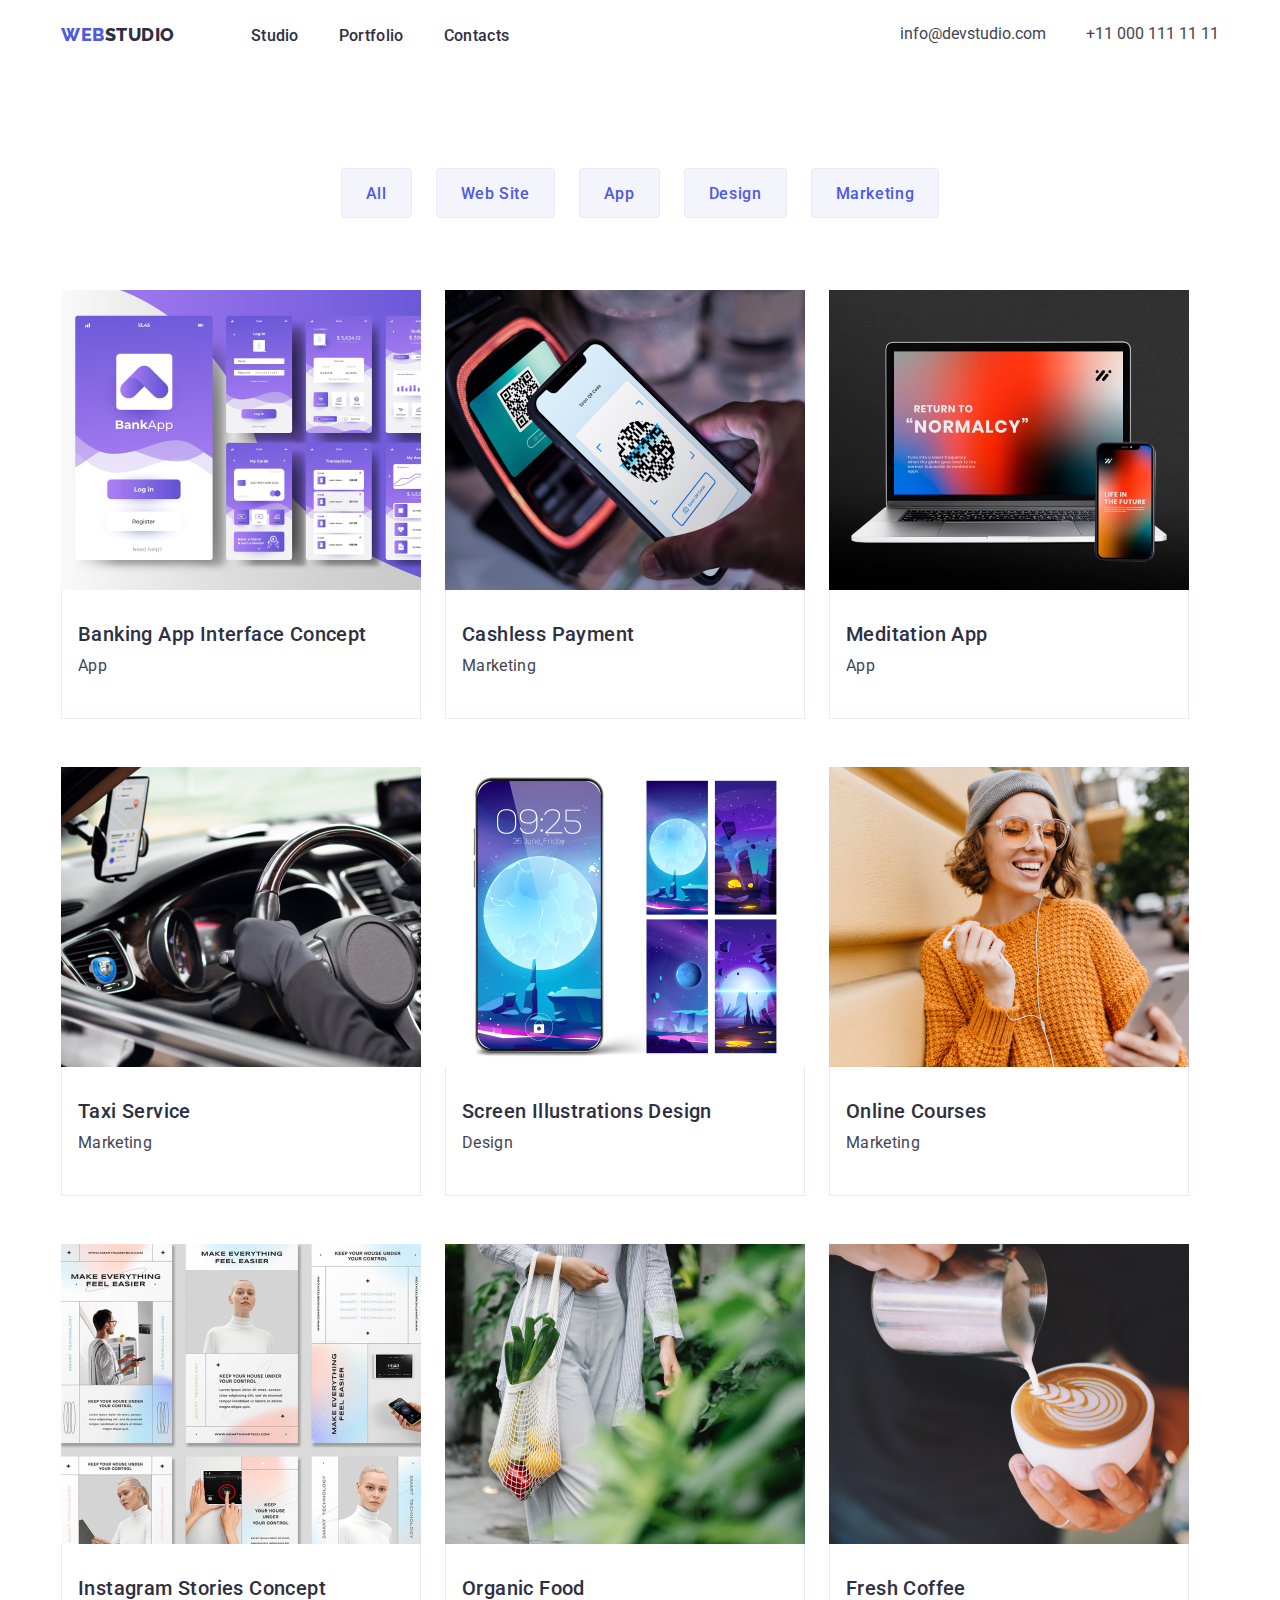
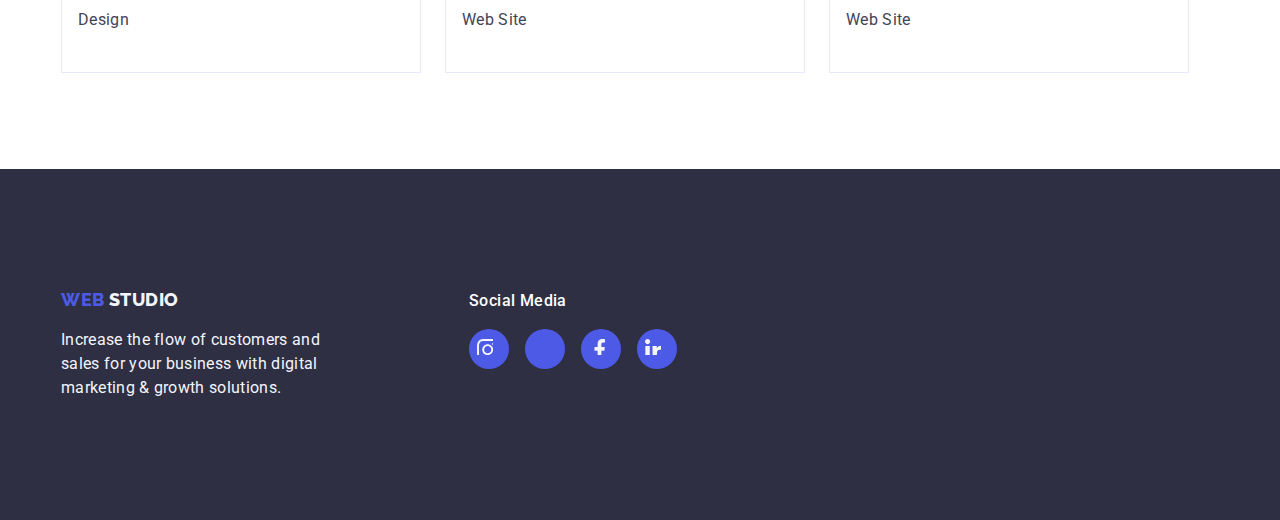
==== portfolio.html @ 09f811d7 "Homework#5" ====
<!DOCTYPE html>
<html lang="en">

<head>
  <meta charset="UTF-8">
  <meta name="viewport" content="width=device-width, initial-scale=1.0">
  <title>Homework#5</title>
  <link rel="preconnect" href="https://fonts.googleapis.com">
  <link rel="preconnect" href="https://fonts.gstatic.com" crossorigin>
  <link
    href="https://fonts.googleapis.com/css2?family=Raleway:wght@800&family=Roboto:ital,wght@0,400;0,500;1,700&display=swap"
    rel="stylesheet">
  <link rel="stylesheet" href="css/style.css">
</head>

<body>
  <!--Header Section-->

  <header class="header">
    <div class="container main-header-container">
      <nav class="nav">
        <a href="https://khokenneth31.github.io/goit-markup-hw-05/" class="nav-logo">
          <span class="iris-logo">Web</span>Studio
        </a>
        <ul class="nav-list">
          <li class="nav-list-item"><a href="index.html" class="nav-list-item-link">Studio</a></li>
          <li class="nav-list-item"><a href="portfolio.html" class="nav-list-item-link">Portfolio</a></li>
          <li class="nav-list-item"><a href="/" class="nav-list-item-link">Contacts</a></li>
        </ul>
      </nav>
      <address class="address">
        <ul class="address-contacts-list">
          <li class="address-contact-list-item1"><a href="emailto:info@devstudio.com"
              class="address-contact-item-link">info@devstudio.com</a></li>
          <li class="address-contact-list-item"><a href="tel:+110001111111" class="address-contact-item-link">+11 000
              111 11 11</a></li>
        </ul>
      </address>
    </div>
  </header>
  <!--Main Senction-->
  <main>
    <section class="filter-button-wrap">
      <div class="container button-container">
        <ul class="filter-buttons-list">
          <li class="filter-buttons-list-item"><button type="button" class="filter-button-item">All</button></li>
          <li class="filter-buttons-list-item"><button type="button" class="filter-button-item">Web Site</button></li>
          <li class="filter-buttons-list-item"><button type="button" class="filter-button-item">App</button></li>
          <li class="filter-buttons-list-item"><button type="button" class="filter-button-item">Design</button></li>
          <li class="filter-buttons-list-item"><button type="button" class="filter-button-item">Marketing</button></li>
        </ul>
      </div>
    </section>

    <section class="section-portfolio-features">
      <div class="container feature-list-container">

        <ul class="portfolio-features-list-item">

          <li class="portfolio-features-list">
            <img class="features-list-img" src="img/pf1.jpg" alt="bank app" width="360">
            <div class="portfolio-item-details">
              <h3 class="portfolio-feature-title">Banking App Interface Concept</h3>
              <p class="portfolio-feature-designation">App</p>
            </div>
          </li>

          <li class="portfolio-features-list">
            <img class="features-list-img" src="img/pf2.jpg" alt="cashless payment" width="360">
            <div class="portfolio-item-details">
              <h3 class="portfolio-feature-title">Cashless Payment</h3>
              <p class="portfolio-feature-designation">Marketing</p>
            </div>
          </li>

          <li class="portfolio-features-list">
            <img class="features-list-img" src="img/pf3.jpg" alt="laptop with cellphone" width="360">
            <div class="portfolio-item-details">
              <h3 class="portfolio-feature-title">Meditation App</h3>
              <p class="portfolio-feature-designation">App</p>
            </div>
          </li>

          <li class="portfolio-features-list">
            <img class="features-list-img" src="img/pf4.jpg" alt="steering wheel" width="360">
            <div class="portfolio-item-details">
              <h3 class="portfolio-feature-title">Taxi Service</h3>
              <p class="portfolio-feature-designation">Marketing</p>
            </div>
          </li>

          <li class="portfolio-features-list">
            <img class="features-list-img" src="img/pf5.jpg" alt="screen wallpaper" width="360">
            <div class="portfolio-item-details">
              <h3 class="portfolio-feature-title">Screen Illustrations Design</h3>
              <p class="portfolio-feature-designation">Design</p>
            </div>
          </li>

          <li class="portfolio-features-list">
            <img class="features-list-img" src="img/pf6.jpg" alt="girl with orange sweater" width="360">
            <div class="portfolio-item-details">
              <h3 class="portfolio-feature-title">Online Courses</h3>
              <p class="portfolio-feature-designation">Marketing</p>
            </div>
          </li>

          <li class="portfolio-features-list">
            <img class="features-list-img" src="img/pf7.jpg" alt="instagram" width="360">
            <div class="portfolio-item-details">
              <h3 class="portfolio-feature-title">Instagram Stories Concept</h3>
              <p class="portfolio-feature-designation">Design</p>
            </div>
          </li>

          <li class="portfolio-features-list">
            <img class="features-list-img" src="img/pf8.jpg" alt="fruits in a bag" width="360">
            <div class="portfolio-item-details">
              <h3 class="portfolio-feature-title">Organic Food</h3>
              <p class="portfolio-feature-designation">Web Site</p>
            </div>
          </li>

          <li class="portfolio-features-list">
            <img class="features-list-img" src="img/pf9.jpg" alt="coffee" width="360">
            <div class="portfolio-item-details">
              <h3 class="portfolio-feature-title">Fresh Coffee</h3>
              <p class="portfolio-feature-designation">Web Site</p>
            </div>
          </li>
        </ul>
      </div>

    </section>
  </main>
  <!--footer Section-->
  <footer class="footer">
    <section class="section section-footer">
      <div class="container footer-container ">
        <ul class="footer-list">
          <li class="footer-list-item">
            <a href="https://khokenneth31.github.io/goit-markup-hw-05/" class="nav-logo-footer">
              <span class="iris-logo">WEB</span>
              <span class="white-logo">STUDIO</span></a>
            <p class="footer-paragraph">
              Increase the flow of customers and sales for your business with digital
              marketing & growth solutions.
            </p>
          </li>

          <li class="footer-list-item">
            <h3 class="footer-list-title">Social Media</h3>
            <ul class="footer-links">
              <li class="footer-link-items">
                <svg class="footer-link" width="40" height="40">
                  <use class="footer-icons" href="img/icons/icons.svg#instagram"></use>
                </svg>
              </li>

              <li class="footer-link-items">
                <svg class="footer-link" width="40" height="40">
                  <use class="footer-icons" href="img/icons/icons.svg#twitter"></use>
                </svg>
              </li>
              <li class="footer-link-items">
                <svg class="footer-link" width="40" height="40">
                  <use class="footer-icons" href="img/icons/icons.svg#facebook"></use>
                </svg>
              </li>
              <li class="footer-link-items">
                <svg class="footer-link" width="40" height="40">
                  <use class="footer-icons" href="img/icons/icons.svg#linkedin"></use>
                </svg>
              </li>
            </ul>
          </li>
        </ul>
      </div>
    </section>
  </footer>
</body>

</html>
---- css/style.css ----
* {
  margin: 0;
  padding: 0;
  box-sizing: content-box;
}

:root {
  --iris: #4d5ae5;
  --ocean: #404bbf;
  --navyblue: #2e2f42;
  --green: #31d0aa;
  --slate: #434455;
  --lightslate: #8e8f99;
  --cornflower: #e7e9fc;
  --cloud: #f4f4fd;
  --navyblue-modal: rgba(46, 47, 66, 0.4);
  --grey: rgba(46, 47, 66, 0.7);
  --white: #fff;
  --navyblue-modal: rgba(46, 47, 66, 0.4);
  --lightgray: #f4f4fd;
}
a {
  text-decoration: none;
}
button {
  font-family: inherit;
  cursor: pointer;
  border: unset;
  outline: none;
}

img {
  display: block;
  max-width: 100%;
  height: auto;
}

ul {
  list-style-type: none;
}

address {
  font-style: normal;
}
.container {
  width: 1158px;
  margin: auto;
}

body {
  font-family: "Roboto", sans-serif;
}

.nav-logo {
  color: var(--navyblue);
  font-family: Raleway;
  font-size: 18px;
  font-weight: 800;
  line-height: 21px; /* 116.667% */
  letter-spacing: 0.54px;
  text-transform: uppercase;
  text-decoration: none;
}

.iris-logo {
  color: var(--iris);
}

.address-contact-item-link {
  text-decoration: none;
  font-size: 16px;
  color: var(--slate);
}

.container.main-header-container {
  display: flex;
  justify-content: space-between;
}

.address-contacts-list {
  display: inline-flex;
  gap: 40px;
}

.header {
  padding: 24px 0 24px 0;
}

nav {
  display: flex;
  gap: 76px;
}

.section {
  padding: 120px 0;
}

.section-services {
  padding-top: 0;
}

.section-title-heading {
  font-size: 56px;
  font-weight: 700;
  line-height: 60px;
  letter-spacing: 1.12px;
  margin: inherit;
  width: 496px;
  color: var(--white);
  margin-bottom: 48px;
}
.section-hero {
  background-image: linear-gradient(
      rgba(46, 47, 66, 0.7),
      rgba(46, 47, 66, 0.7)
    ),
    url(../img/hero.jpg);
  background-repeat: no-repeat;
  background-position: center;
  text-align: center;
  padding: 188px 0;
  background-color: var(--navyblue);
}

.section-hero button {
  text-transform: capitalize;
  color: var(--white);
  background-color: var(--iris);
  border-radius: 4px;
  box-shadow: 0px 4px 4px 0px, rgb(0, 0, 0, 0.15);
  font-size: 16px;
  font-style: normal;
  font-weight: 500;
  line-height: 24px;
  padding: 16px 32px;
}
.section-hero button:hover {
  background: var(--ocean);
}
.features-icon {
  align-items: center;
  width: 264px;
  height: 112px;
  flex-shrink: 0;
  border-radius: 4px;
}
.features-list-item {
  background: var(--cloud);
  display: inline-flex;
  flex-direction: column;
  width: 264px;
  justify-content: center;
  box-sizing: content-box;
}
.feature-list-title,
.features-list-description {
  background-color: var(--white);
}
.features-list {
  display: flex;
  gap: 24px;
}
.features-icon {
  display: flex;
  height: 64px;
  align-items: center;
  justify-content: center;
  margin: 24px 0;
}

.feature-list-title {
  font-size: 20px;
  font-weight: 500;
  line-height: 24px; /* 120% */
  letter-spacing: 0.4px;
  color: var(--navyblue);
  padding: 8px 0;
}

.features-list-description {
  font-size: 16px;
  line-height: 24px; /* 150% */
  letter-spacing: 0.32px;
  color: var(--slate);
}

.section-title {
  color: var(--navyblue);
  text-align: center;
  font-size: 36px;
  font-weight: 700;
  line-height: 40px; /* 111.111% */
  letter-spacing: 0.72px;
  text-transform: capitalize;
  margin-bottom: 72px;
}

.services-list {
  justify-content: center;
  display: flex;
  gap: 24px;
}

.section.section-team {
  background-color: var(--lightgray);
}
.team-item-details {
  background-color: var(--white);
  padding: 32px 16px;
}
.social-media-item-details {
  display: inline-block;
  border-radius: 0px 0px 4px 4px;
  box-shadow: 0px 2px 1px 0px rgba(46, 47, 66, 0.08),
    0px 1px 1px 0px rgba(46, 47, 66, 0.16),
    0px 1px 6px 0px rgba(46, 47, 66, 0.08);
}
.team-list-item {
  display: inline-block;
  border-radius: 0px 0px 4px 4px;
  background: var(--white);
  box-shadow: 0px 2px 1px 0px rgba(46, 47, 66, 0.08),
    0px 1px 1px 0px rgba(46, 47, 66, 0.16),
    0px 1px 6px 0px rgba(46, 47, 66, 0.08);
}
.team-link:hover,
.team-list-item:hover {
  cursor: pointer;
  background-color: var(--ocean);
}
.team-list {
  display: flex;
  gap: 24px;
}

.team-member {
  font-size: 20px;
  font-weight: 500;
  line-height: 24px; /* 120% */
  letter-spacing: 0.4px;
  color: var(--navyblue);
  text-align: center;
}
.social-media-title {
  font-size: 20px;
  font-weight: 500;
  line-height: 24px; /* 120% */
  letter-spacing: 0.4px;
  color: var(--white);
  text-align: center;
}

.team-position {
  color: var(--slate);
  text-align: center;
  font-size: 16px;
  line-height: 24px; /* 150% */
  letter-spacing: 0.32px;
  margin: 8px 0;
}
.team-links {
  display: flex;
  align-items: center;
  column-gap: 24px;
  justify-content: center;
}
.team-link {
  display: flex;
  align-items: center;
  justify-content: center;
  height: 40px;
  width: 40px;
  background-color: var(--iris);
  border-radius: 100px;
}
.section-customer {
  padding: 120px 0 120px;
}
.icon-clients-container {
  display: flex;
  justify-content: center;
  gap: 24px;
}
.container-customer {
  display: flex;
  flex-direction: column;
  align-items: center;
  gap: 72px;
}
.icon-clients-item-link {
  color: var(--lightslate);
}
.icon-clients-item:hover .icon-clients-item-link {
  color: var(--ocean);
}

.icon-clients-item:hover {
  border-color: var(--ocean);
}

.icon-clients-item {
  border-radius: 4px;
  border: 1px solid var(--lightslate);
  transition: color 250ms cubic-bezier(0.4, 0, 0.2, 1);
  color: var(--lightslate);
}

.icon-clients-container {
  display: flex;
  justify-content: center;
  gap: 24px;
}
.icon-clients {
  display: block;
  width: 168px;
  height: 88px;
  fill: currentColor;
}
/*
.icon-clients:hover,
.icon-clients:focus {
  cursor: pointer;
  fill: var(--ocean);
  border-color: var(--ocean);
}*/

.portfolio-feature-title {
  font-size: 20px;
  font-weight: 500;
  line-height: 24px; /* 120% */
  letter-spacing: 0.4px;
  color: var(--navyblue);
  margin-bottom: 8px;
}

.portfolio-feature-designation {
  font-size: 16px;
  line-height: 24px; /* 150% */
  letter-spacing: 0.32px;
  color: var(--slate);
}

.customer-title {
  color: var(--navyblue);
  text-align: center;
  font-size: 36px;
  font-weight: 700;
  line-height: 48px; /* 120% */
  letter-spacing: 0.72px;
  text-transform: capitalize;
  margin-bottom: 72px;
}

.iris-logo {
  color: var(--iris);
  font-family: Raleway;
  font-size: 18px;
  font-weight: 800;
  line-height: 21px; /* 116.667% */
  letter-spacing: 0.54px;
  text-transform: uppercase;
}

.nav-logo-footer {
  text-decoration: none;
}

.white-logo {
  color: var(--cloud);
  font-family: Raleway;
  font-size: 18px;
  font-weight: 800;
  line-height: 21px; /* 116.667% */
  letter-spacing: 0.54px;
  text-transform: uppercase;
}

.social-media-links {
  display: flex;
  align-items: center;
  column-gap: 24px;
  justify-content: center;
}
.social-media-link {
  display: flex;
  align-items: center;
  justify-content: center;
  height: 40px;
  width: 40px;
  background-color: var(--iris);
  border-radius: 100px;
}

.footer {
  background: var(--navyblue);
}
.footer-list-item {
  width: 264px;
  box-sizing: content-box;
  margin-right: 120px;
}
.footer-list {
  display: flex;
  gap: 24px;
}
.footer-list-title {
  font-size: 16px;
  font-weight: 500;
  line-height: 24px; /* 120% */
  letter-spacing: 0.4px;
  color: var(--white);
  margin-bottom: 16px;
}
.footer-paragraph {
  margin-top: 17.5px;
  font-size: 16px;
  line-height: 24px; /* 150% */
  letter-spacing: 0.32px;
  color: var(--cloud);
}

.footer-links {
  display: flex;
  align-items: center;
  column-gap: 16px;
}
.footer-link {
  display: flex;
  align-items: center;
  justify-content: center;
  height: 40px;
  width: 40px;
  background-color: var(--iris);
  border-radius: 100px;
}
.footer-link:hover {
  cursor: pointer;
  background-color: var(--green);
}

.filter-button-item {
  border-radius: 4px;
  border: 1px solid var(--cornflower);
  background: var(--cloud);
  color: var(--iris);
  text-align: center;
  height: 24px;
  font-size: 16px;
  font-weight: 500;
  padding: 12px 24px;
  letter-spacing: 0.64px;
}

.filter-buttons-list {
  display: flex;
  justify-content: center;
  gap: 24px;
}

.button-container {
  padding: 96px 0 72px;
}

.portfolio-feature-designation {
  margin-bottom: 8px;
}
.portfolio-item-details {
  border: 1px solid var(--cornflower);
  border-top: unset;
  background-color: var(--white);
  padding: 32px 16px;
}
.portfolio-item-details:hover {
  border: 1px solid var(--cloud);
  background: var(--white);
}
.team {
  background-color: var(--cloud);
}

.section-portfolio-features {
  padding-bottom: 96px;
}
.portfolio-features-list-item {
  display: flex;
  column-gap: 24px;
  row-gap: 48px;
  flex-wrap: wrap;
}

.portfolio-features-list {
  background: var(--white);
}
.portfolio-features-list:hover {
  box-shadow: 0px 2px 1px 0px rgba(46, 47, 66, 0.08),
    0px 1px 1px 0px rgba(46, 47, 66, 0.16),
    0px 1px 6px 0px rgba(46, 47, 66, 0.08);
}

.address-contacts-list a:hover,
.address-contacts-list a:focus {
  color: var(--iris);
}

.filter-button-item:hover,
.top-buttons button:focus {
  color: var(--white);
  background-color: var(--ocean);
  border-color: var(--ocean);
  box-shadow: 0px 2px 2px 0px rgba(0, 0, 0, 0.12),
    0px 2px 1px 0px rgba(0, 0, 0, 0.08), 0px 3px 1px 0px rgba(0, 0, 0, 0.1);
}
nav {
  display: flex;
  gap: 76px;
}
.nav-list {
  display: inline-flex;
  align-items: flex-end;
  gap: 40px;
}
.nav-list-item-link {
  font-weight: 500;
  line-height: 150%;
  letter-spacing: 0.32px;
  color: var(--navyblue);
  font-size: 16px;
  position: relative;
}
.nav-list-item-link:hover::before {
  position: absolute;
  content: "";
  width: 100%;
  height: 4px;
  bottom: -28px;
  border-radius: 2px;
  background: var(--ocean);
}
.nav-list-item :hover,
.nav-list-item :focus {
  color: var(--iris);
}
.nav-list-item :active {
  color: var(--ocean);
}
/*
.nav-list-item-link::after {
  content: "";
  position: absolute;
  background-color: var(--ocean);
  height: 4px;
  left: 0;
}

.nav-list-item:hover,
.nav-list-item-link::after {
  width: 100%;
}
.nav-list-item:hover,
.nav-list-item-link {
  color: var(--ocean);
}
*/
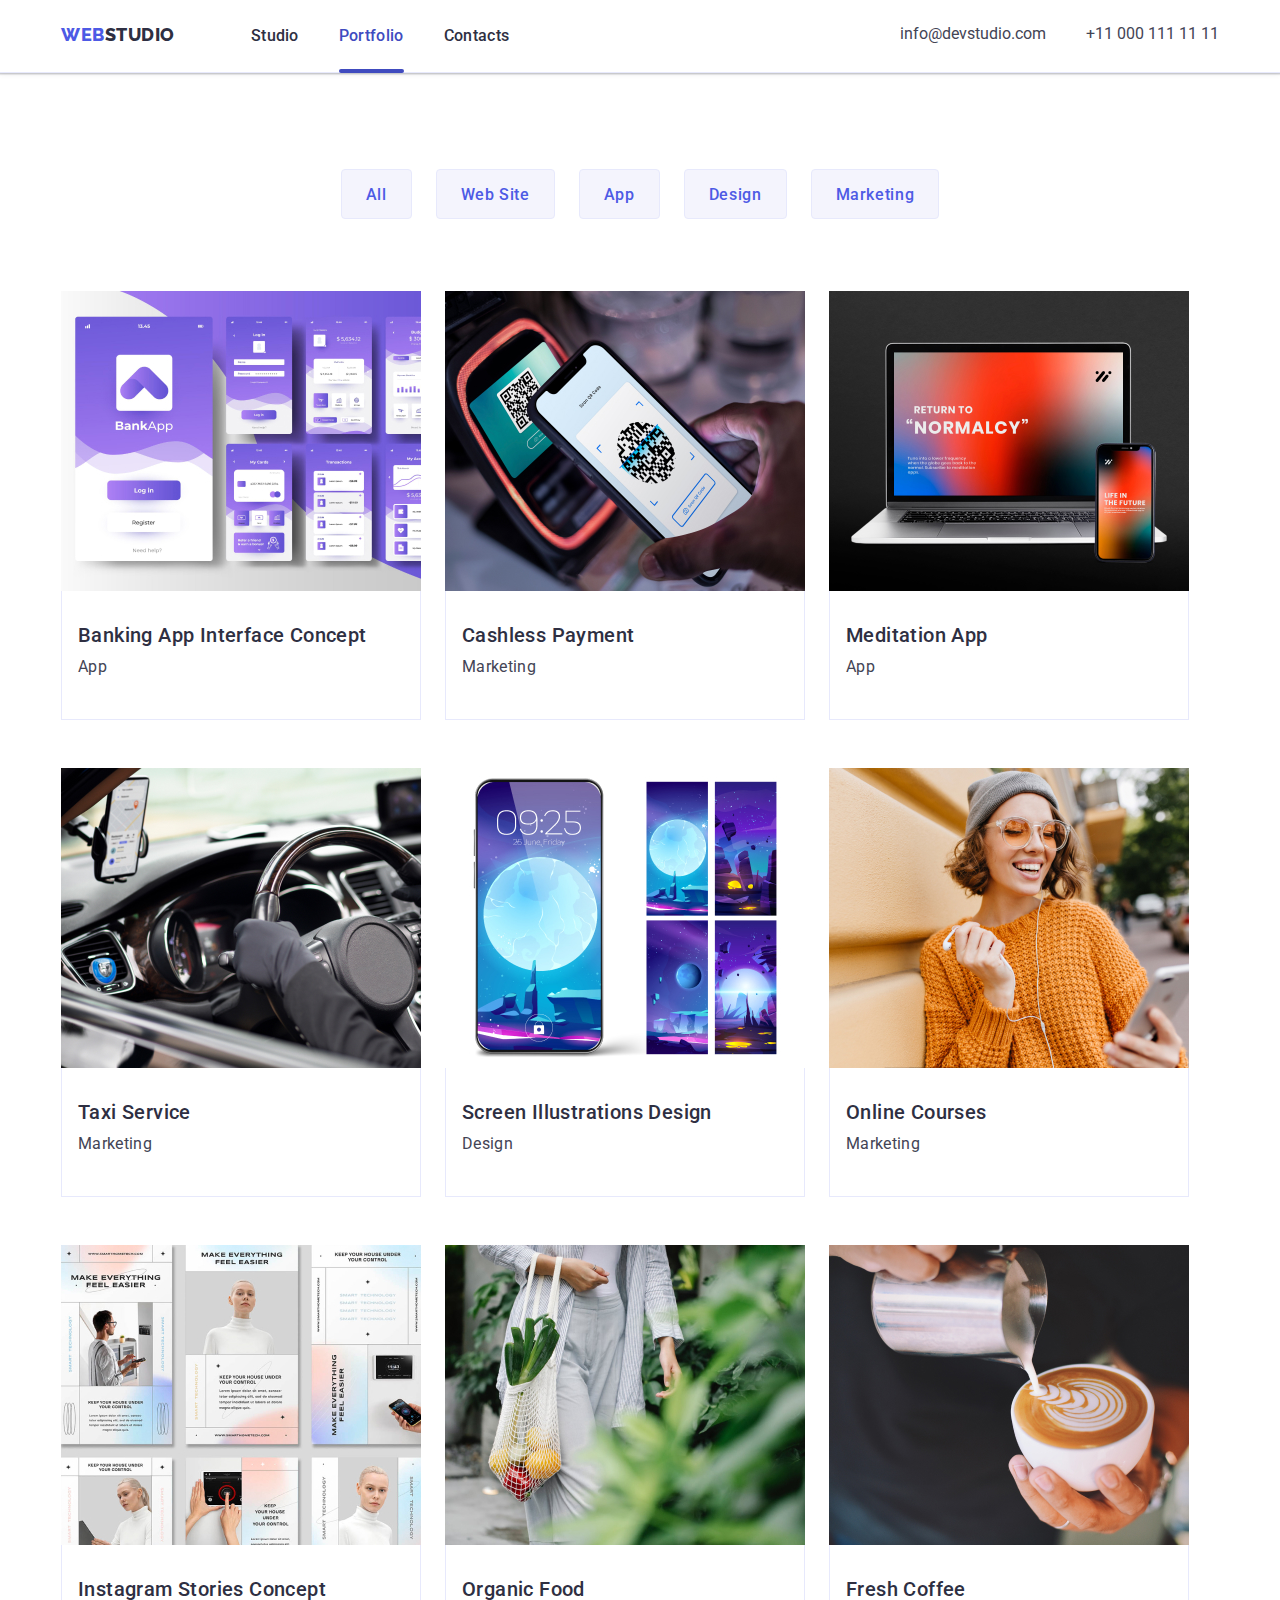
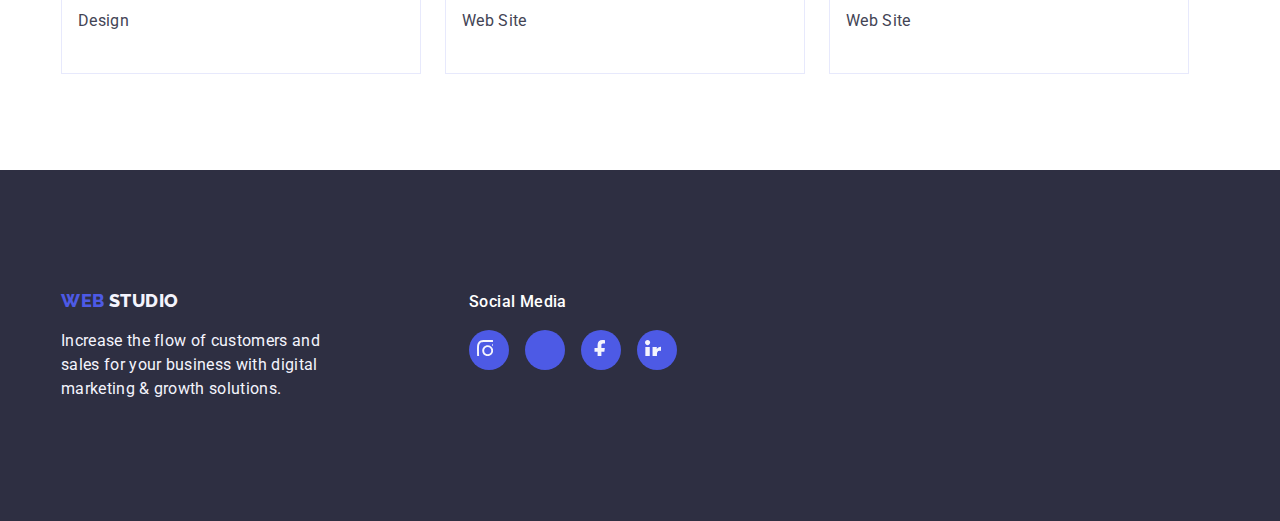
==== commit 62699970: "Revised" ====
--- a/portfolio.html
+++ b/portfolio.html
@@ -23,9 +23,15 @@
           <span class="iris-logo">Web</span>Studio
         </a>
         <ul class="nav-list">
-          <li class="nav-list-item"><a href="index.html" class="nav-list-item-link">Studio</a></li>
-          <li class="nav-list-item"><a href="portfolio.html" class="nav-list-item-link">Portfolio</a></li>
-          <li class="nav-list-item"><a href="/" class="nav-list-item-link">Contacts</a></li>
+          <li class="nav-list-item">
+            <a href="index.html" class="nav-list-item-link">Studio</a>
+          </li>
+          <li class="nav-list-item">
+            <a href="portfolio.html" class="nav-list-item-link active">Portfolio</a>
+          </li>
+          <li class="nav-list-item">
+            <a href="/" class="nav-list-item-link">Contacts</a>
+          </li>
         </ul>
       </nav>
       <address class="address">
@@ -58,7 +64,14 @@
         <ul class="portfolio-features-list-item">
 
           <li class="portfolio-features-list">
-            <img class="features-list-img" src="img/pf1.jpg" alt="bank app" width="360">
+            <div class="portfolio-features-container">
+              <div class="portfolio-features-content">
+                <p class="project-card-text">14 Stylish and User-Friendly App Design Concepts · Task Manager App ·
+                  Calorie Tracker App· Exotic Fruit Ecommerce App · Cloud Storage App</p>
+              </div>
+
+              <img class="features-list-img" src="img/pf1.jpg" alt="bank app" width="360">
+            </div>
             <div class="portfolio-item-details">
               <h3 class="portfolio-feature-title">Banking App Interface Concept</h3>
               <p class="portfolio-feature-designation">App</p>
@@ -66,7 +79,13 @@
           </li>
 
           <li class="portfolio-features-list">
-            <img class="features-list-img" src="img/pf2.jpg" alt="cashless payment" width="360">
+            <div class="portfolio-features-container">
+              <div class="portfolio-features-content">
+                <p class="project-card-text">14 Stylish and User-Friendly App Design Concepts · Task Manager App ·
+                  Calorie Tracker App· Exotic Fruit Ecommerce App · Cloud Storage App</p>
+              </div>
+              <img class="features-list-img" src="img/pf2.jpg" alt="cashless payment" width="360">
+            </div>
             <div class="portfolio-item-details">
               <h3 class="portfolio-feature-title">Cashless Payment</h3>
               <p class="portfolio-feature-designation">Marketing</p>
@@ -74,7 +93,13 @@
           </li>
 
           <li class="portfolio-features-list">
-            <img class="features-list-img" src="img/pf3.jpg" alt="laptop with cellphone" width="360">
+            <div class="portfolio-features-container">
+              <div class="portfolio-features-content">
+                <p class="project-card-text">14 Stylish and User-Friendly App Design Concepts · Task Manager App ·
+                  Calorie Tracker App· Exotic Fruit Ecommerce App · Cloud Storage App</p>
+              </div>
+              <img class="features-list-img" src="img/pf3.jpg" alt="laptop with cellphone" width="360">
+            </div>
             <div class="portfolio-item-details">
               <h3 class="portfolio-feature-title">Meditation App</h3>
               <p class="portfolio-feature-designation">App</p>
@@ -82,7 +107,13 @@
           </li>
 
           <li class="portfolio-features-list">
-            <img class="features-list-img" src="img/pf4.jpg" alt="steering wheel" width="360">
+            <div class="portfolio-features-container">
+              <div class="portfolio-features-content">
+                <p class="project-card-text">14 Stylish and User-Friendly App Design Concepts · Task Manager App ·
+                  Calorie Tracker App· Exotic Fruit Ecommerce App · Cloud Storage App</p>
+              </div>
+              <img class="features-list-img" src="img/pf4.jpg" alt="steering wheel" width="360">
+            </div>
             <div class="portfolio-item-details">
               <h3 class="portfolio-feature-title">Taxi Service</h3>
               <p class="portfolio-feature-designation">Marketing</p>
@@ -90,7 +121,13 @@
           </li>
 
           <li class="portfolio-features-list">
-            <img class="features-list-img" src="img/pf5.jpg" alt="screen wallpaper" width="360">
+            <div class="portfolio-features-container">
+              <div class="portfolio-features-content">
+                <p class="project-card-text">14 Stylish and User-Friendly App Design Concepts · Task Manager App ·
+                  Calorie Tracker App· Exotic Fruit Ecommerce App · Cloud Storage App</p>
+              </div>
+              <img class="features-list-img" src="img/pf5.jpg" alt="screen wallpaper" width="360">
+            </div>
             <div class="portfolio-item-details">
               <h3 class="portfolio-feature-title">Screen Illustrations Design</h3>
               <p class="portfolio-feature-designation">Design</p>
@@ -98,15 +135,28 @@
           </li>
 
           <li class="portfolio-features-list">
-            <img class="features-list-img" src="img/pf6.jpg" alt="girl with orange sweater" width="360">
+            <div class="portfolio-features-container">
+              <div class="portfolio-features-content">
+                <p class="project-card-text">14 Stylish and User-Friendly App Design Concepts · Task Manager App ·
+                  Calorie Tracker App· Exotic Fruit Ecommerce App · Cloud Storage App</p>
+              </div>
+              <img class="features-list-img" src="img/pf6.jpg" alt="girl with orange sweater" width="360">
+            </div>
             <div class="portfolio-item-details">
               <h3 class="portfolio-feature-title">Online Courses</h3>
               <p class="portfolio-feature-designation">Marketing</p>
             </div>
-          </li>
-
-          <li class="portfolio-features-list">
-            <img class="features-list-img" src="img/pf7.jpg" alt="instagram" width="360">
+
+          </li>
+
+          <li class="portfolio-features-list">
+            <div class="portfolio-features-container">
+              <div class="portfolio-features-content">
+                <p class="project-card-text">14 Stylish and User-Friendly App Design Concepts · Task Manager App ·
+                  Calorie Tracker App· Exotic Fruit Ecommerce App · Cloud Storage App</p>
+              </div>
+              <img class="features-list-img" src="img/pf7.jpg" alt="instagram" width="360">
+            </div>
             <div class="portfolio-item-details">
               <h3 class="portfolio-feature-title">Instagram Stories Concept</h3>
               <p class="portfolio-feature-designation">Design</p>
@@ -114,7 +164,13 @@
           </li>
 
           <li class="portfolio-features-list">
-            <img class="features-list-img" src="img/pf8.jpg" alt="fruits in a bag" width="360">
+            <div class="portfolio-features-container">
+              <div class="portfolio-features-content">
+                <p class="project-card-text">14 Stylish and User-Friendly App Design Concepts · Task Manager App ·
+                  Calorie Tracker App· Exotic Fruit Ecommerce App · Cloud Storage App</p>
+              </div>
+              <img class="features-list-img" src="img/pf8.jpg" alt="fruits in a bag" width="360">
+            </div>
             <div class="portfolio-item-details">
               <h3 class="portfolio-feature-title">Organic Food</h3>
               <p class="portfolio-feature-designation">Web Site</p>
@@ -122,7 +178,13 @@
           </li>
 
           <li class="portfolio-features-list">
-            <img class="features-list-img" src="img/pf9.jpg" alt="coffee" width="360">
+            <div class="portfolio-features-container">
+              <div class="portfolio-features-content">
+                <p class="project-card-text">14 Stylish and User-Friendly App Design Concepts · Task Manager App ·
+                  Calorie Tracker App· Exotic Fruit Ecommerce App · Cloud Storage App</p>
+              </div>
+              <img class="features-list-img" src="img/pf9.jpg" alt="coffee" width="360">
+            </div>
             <div class="portfolio-item-details">
               <h3 class="portfolio-feature-title">Fresh Coffee</h3>
               <p class="portfolio-feature-designation">Web Site</p>
@@ -178,6 +240,7 @@
       </div>
     </section>
   </footer>
+  <script src="./js/modal.js"></script>
 </body>
 
 </html>--- a/css/style.css
+++ b/css/style.css
@@ -18,6 +18,9 @@
   --white: #fff;
   --navyblue-modal: rgba(46, 47, 66, 0.4);
   --lightgray: #f4f4fd;
+  --dairy: #fcfcfc;
+  --transition-duration: 250ms;
+  --animation-timing-function: cubic-bezier(0, 0.76, 0.18, 1);
 }
 a {
   text-decoration: none;
@@ -84,6 +87,11 @@
 
 .header {
   padding: 24px 0 24px 0;
+  border-bottom: 1px solid var(--cornflower);
+  background: var(--white);
+  box-shadow: 0px 1px 6px 0px rgba(46, 47, 66, 0.08),
+    0px 1px 1px 0px rgba(46, 47, 66, 0.16),
+    0px 2px 1px 0px rgba(46, 47, 66, 0.08);
 }
 
 nav {
@@ -133,6 +141,7 @@
   font-weight: 500;
   line-height: 24px;
   padding: 16px 32px;
+  transition: background-color 250ms cubic-bezier(0.4, 0, 0.2, 1);
 }
 .section-hero button:hover {
   background: var(--ocean);
@@ -207,6 +216,7 @@
 .team-item-details {
   background-color: var(--white);
   padding: 32px 16px;
+  border-radius: 0, 0, 4px, 4px;
 }
 .social-media-item-details {
   display: inline-block;
@@ -272,6 +282,7 @@
   width: 40px;
   background-color: var(--iris);
   border-radius: 100px;
+  transition: background-color 250ms cubic-bezier(0.4, 0, 0.2, 1);
 }
 .section-customer {
   padding: 120px 0 120px;
@@ -289,6 +300,7 @@
 }
 .icon-clients-item-link {
   color: var(--lightslate);
+  transition: color 250ms cubic-bezier(0.4, 0, 0.2, 1);
 }
 .icon-clients-item:hover .icon-clients-item-link {
   color: var(--ocean);
@@ -301,8 +313,7 @@
 .icon-clients-item {
   border-radius: 4px;
   border: 1px solid var(--lightslate);
-  transition: color 250ms cubic-bezier(0.4, 0, 0.2, 1);
-  color: var(--lightslate);
+  transition: border-color 250ms cubic-bezier(0.4, 0, 0.2, 1);
 }
 
 .icon-clients-container {
@@ -315,14 +326,8 @@
   width: 168px;
   height: 88px;
   fill: currentColor;
-}
-/*
-.icon-clients:hover,
-.icon-clients:focus {
-  cursor: pointer;
-  fill: var(--ocean);
-  border-color: var(--ocean);
-}*/
+  transition: fill 250ms cubic-bezier(0.4, 0, 0.2, 1);
+}
 
 .portfolio-feature-title {
   font-size: 20px;
@@ -423,6 +428,7 @@
   display: flex;
   align-items: center;
   column-gap: 16px;
+  transition: background-color 250ms cubic-bezier(0.4, 0, 0.2, 1);
 }
 .footer-link {
   display: flex;
@@ -432,6 +438,7 @@
   width: 40px;
   background-color: var(--iris);
   border-radius: 100px;
+  transition: background-color 250ms cubic-bezier(0.4, 0, 0.2, 1);
 }
 .footer-link:hover {
   cursor: pointer;
@@ -449,6 +456,7 @@
   font-weight: 500;
   padding: 12px 24px;
   letter-spacing: 0.64px;
+  transition: background-color 250ms cubic-bezier(0.4, 0, 0.2, 1);
 }
 
 .filter-buttons-list {
@@ -471,13 +479,37 @@
   padding: 32px 16px;
 }
 .portfolio-item-details:hover {
-  border: 1px solid var(--cloud);
+  border-color: var(--cloud);
   background: var(--white);
 }
 .team {
   background-color: var(--cloud);
 }
-
+.portfolio-features-container {
+  position: relative;
+  margin: 0 auto;
+  overflow: hidden;
+}
+.portfolio-features-content p {
+  margin: 0;
+  color: var(--cloud);
+  line-height: 150%;
+  letter-spacing: 0.32px;
+  padding: 40px 32px 164px 32px;
+}
+
+.portfolio-features-container:hover .portfolio-features-content {
+  transform: translatey(0);
+}
+.portfolio-features-content {
+  position: absolute;
+  top: 0;
+  width: 100%;
+  height: 100%;
+  background-color: var(--iris);
+  transform: translatey(100%);
+  transition: transform 250ms cubic-bezier(0.4, 0, 0.2, 1);
+}
 .section-portfolio-features {
   padding-bottom: 96px;
 }
@@ -492,6 +524,7 @@
   background: var(--white);
 }
 .portfolio-features-list:hover {
+  cursor: pointer;
   box-shadow: 0px 2px 1px 0px rgba(46, 47, 66, 0.08),
     0px 1px 1px 0px rgba(46, 47, 66, 0.16),
     0px 1px 6px 0px rgba(46, 47, 66, 0.08);
@@ -526,38 +559,100 @@
   color: var(--navyblue);
   font-size: 16px;
   position: relative;
-}
-.nav-list-item-link:hover::before {
+  transition: color 250ms cubic-bezier(0.4, 0, 0.2, 1);
+}
+.nav-list-item-link::after {
   position: absolute;
   content: "";
-  width: 100%;
+  left: 0;
+  width: 0;
   height: 4px;
   bottom: -28px;
   border-radius: 2px;
   background: var(--ocean);
-}
-.nav-list-item :hover,
-.nav-list-item :focus {
+  transition: width 250ms cubic-bezier(0.4, 0, 0.2, 1);
+}
+.nav-list-item-link:hover::after,
+.nav-list-item-link.active::after {
+  width: 100%;
+}
+.nav-list-item-link.active {
+  color: var(--ocean);
+}
+.nav-list-item-link:hover,
+.nav-list-item-link:focus {
   color: var(--iris);
 }
-.nav-list-item :active {
+.nav-list-item-link:active {
   color: var(--ocean);
 }
-/*
-.nav-list-item-link::after {
-  content: "";
+/* modal window*/
+.backdrop {
+  position: fixed;
+  left: 0;
+  top: 0;
+  height: 100%;
+  width: 100%;
+  background: var(--navyblue-modal, rgba(46, 47, 66, 0.4));
+  display: flex;
+  justify-content: center;
+  align-items: center;
+  z-index: 10;
+  opacity: 1;
+  pointer-events: auto;
+  transition-property: visibility, opacity, transform;
+  transition-duration: var(--animation-timing-function);
+  transform: none;
+}
+.modal {
+  width: 408px;
+  height: 584px;
+  max-height: 100%;
+  margin: 0 auto;
+  border-radius: 4px;
+  padding: 0 40px;
+  position: relative;
+  background: var(--dairy);
+  box-shadow: 0px 4px 4px 0px rgba(0, 0, 0, 0.15);
+  transition: transform var(--transition-duration)
+    var(--animation-timing-function);
+}
+.modal-close {
   position: absolute;
+  top: 20px;
+  right: 20px;
+  width: 30px;
+  height: 30px;
+  border-radius: 100%;
+  cursor: pointer;
+  display: flex;
+  background-color: var(--cornflower);
+  color: var(--navyblue);
+  justify-content: center;
+  align-items: center;
+  transition: background-color 250ms cubic-bezier(0.4, 0, 0.2, 1),
+    color 250ms cubic-bezier(0.4, 0, 0.2, 1);
+}
+.modal-close .close-icon {
+  fill: currentColor;
+  transition: fill 250ms cubic-bezier(0.4, 0, 0.2, 1);
+}
+.modal-close:hover {
   background-color: var(--ocean);
-  height: 4px;
-  left: 0;
-}
-
-.nav-list-item:hover,
-.nav-list-item-link::after {
-  width: 100%;
-}
-.nav-list-item:hover,
-.nav-list-item-link {
-  color: var(--ocean);
-}
-*/
+  color: var(--cornflower);
+}
+.close-icon:hover,
+.close-icon:focus {
+  cursor: pointer;
+  stroke-width: 1.5;
+  border-color: transparent;
+}
+.backdrop.is-hidden .modal {
+  transform: translate(-50%, -50%) scale(0);
+}
+.is-hidden {
+  visibility: none;
+  opacity: 0;
+  pointer-events: none;
+}
+/* modal window*/
